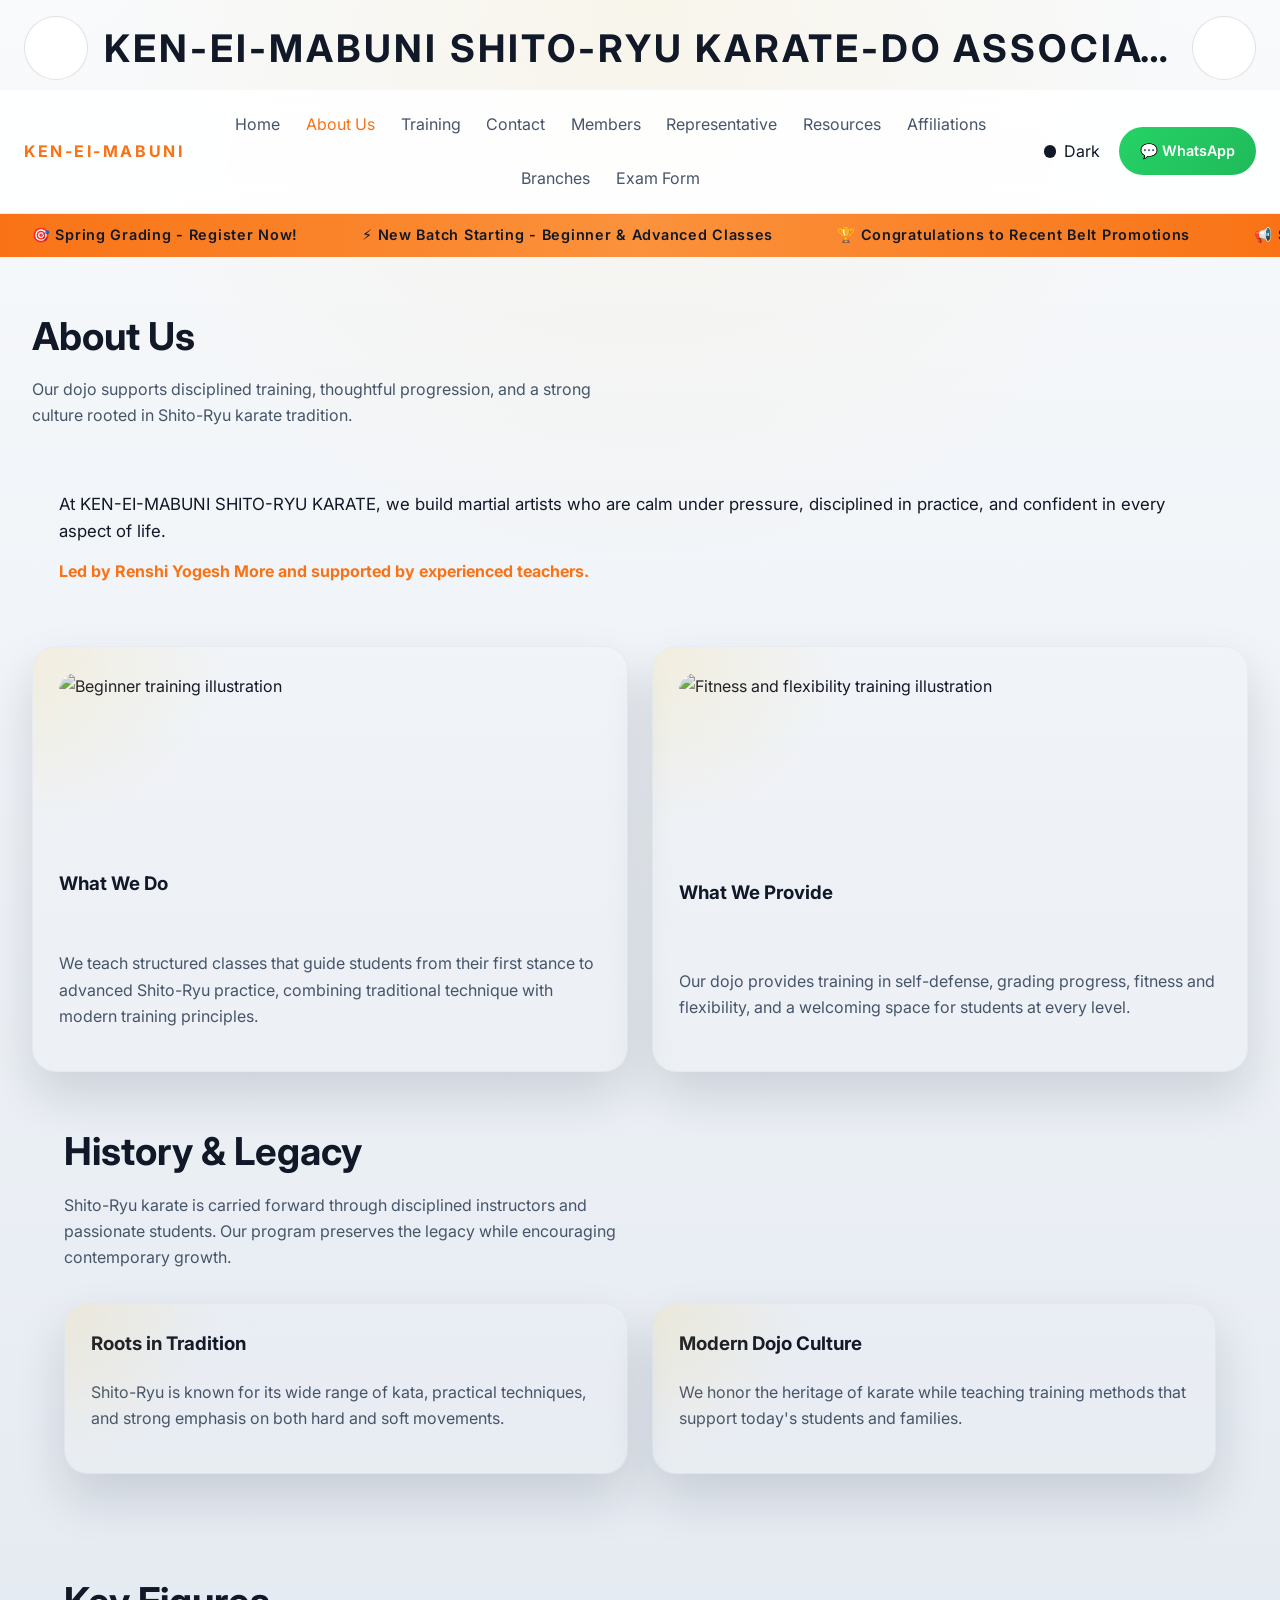
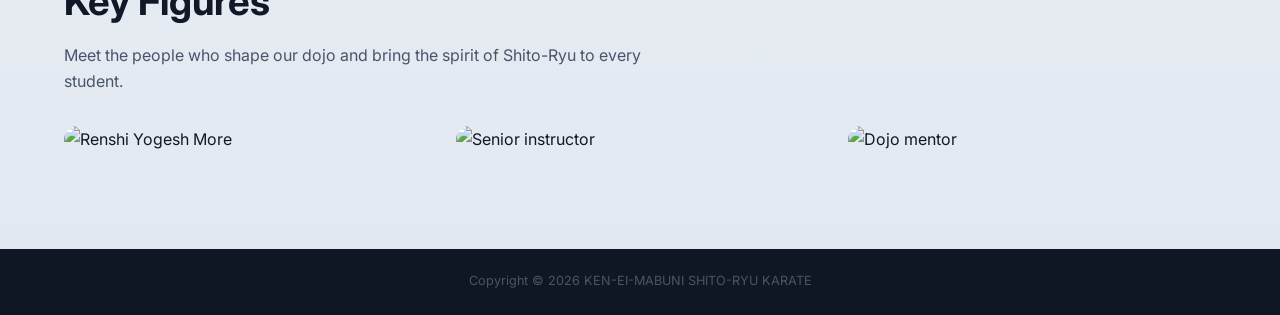
==== about.html @ 8b2d8240 "Add files via upload" ====
<!DOCTYPE html>
<html lang="en">
<head>
  <meta charset="UTF-8">
  <meta name="viewport" content="width=device-width, initial-scale=1.0">
  <title>KEN-EI-MABUNI SHITO-RYU KARATE | About Us</title>
  <link rel="stylesheet" href="styles.css">
  <link rel="preconnect" href="https://fonts.googleapis.com">
  <link rel="preconnect" href="https://fonts.gstatic.com" crossorigin>
  <link href="https://fonts.googleapis.com/css2?family=Inter:wght@400;500;600;700;800&display=swap" rel="stylesheet">
</head>
<body>
  <div class="site-shell">
  

    <header class="site-header">
      <div class="header-top">
        <div class="header-logo">
          <img src="assets/Logo and other images/India Associaion logo right.png" alt="">
        </div>
        <div class="header-brand">
          <div class="brand-title" style="font-size: 38px;">KEN-EI-MABUNI SHITO-RYU KARATE-DO ASSOCIATION</div>
        </div>
        <div class="header-logo">
          <img src="assets/Logo and other images/Maha Associaion logo Left.png" alt="">
        </div>
      </div>
      <nav class="navbar" aria-label="Primary navigation">
        <div class="site-title">KEN-EI-MABUNI</div>
        <div class="nav-links" data-menu>
          <a href="index.html">Home</a>
          <a href="about.html">About Us</a>
          <a href="Training.html">Training</a>
          <a href="contact.html">Contact</a>
          <a href="members.html">Members</a>
          <a href="representative.html">Representative</a>
          <a href="resources.html">Resources</a>
          <a href="affiliations.html">Affiliations</a>
          <a href="branches.html">Branches</a>
          <a href="exam.html">Exam Form</a>
        </div>
        <div class="navbar-right">
          <button class="theme-toggle" type="button" aria-label="Toggle theme"><span></span>Light</button>
          <a href="https://wa.me/919850543090?text=Hello%20I%20am%20interested%20in%20Karate%20classes" target="_blank" class="whatsapp-btn">💬 WhatsApp</a>
          <button class="menu-toggle" aria-expanded="false" aria-label="Open navigation">
            <span></span>
          </button>
        </div>
      </nav>
      <div class="updates-ticker">
        <div class="updates-ticker-content">
          <div class="ticker-item">🎯 Spring Grading - Register Now!</div>
          <div class="ticker-item">⚡ New Batch Starting - Beginner & Advanced Classes</div>
          <div class="ticker-item">🏆 Congratulations to Recent Belt Promotions</div>
          <div class="ticker-item">📢 Special Weekend Workshops - Self-Defense Focus</div>
          <div class="ticker-item">🎯 Spring Grading - Register Now!</div>
        </div>
      </div>
    </header>

    <main>
  
    </section>

    <main>
      <section class="section">
        <div class="section-header">
          <h2>About Us</h2>
          <p>Our dojo supports disciplined training, thoughtful progression, and a strong culture rooted in Shito-Ryu karate tradition.</p>
        </div>
        <div class="section-quote">
          <p>At KEN-EI-MABUNI SHITO-RYU KARATE, we build martial artists who are calm under pressure, disciplined in practice, and confident in every aspect of life.</p>
          <span>Led by Renshi Yogesh More and supported by experienced teachers.</span>
        </div>

        <div class="cards-row">
          <div class="service-card">
            <img src="assets/beginner-training.svg" alt="Beginner training illustration">
            <h3>What We Do</h3>
            <p>We teach structured classes that guide students from their first stance to advanced Shito-Ryu practice, combining traditional technique with modern training principles.</p>
          </div>
          <div class="service-card">
            <img src="assets/fitness-flexibility.svg" alt="Fitness and flexibility training illustration">
            <h3>What We Provide</h3>
            <p>Our dojo provides training in self-defense, grading progress, fitness and flexibility, and a welcoming space for students at every level.</p>
          </div>
        </div>

        <section class="section">
          <div class="section-header">
            <h2>History & Legacy</h2>
            <p>Shito-Ryu karate is carried forward through disciplined instructors and passionate students. Our program preserves the legacy while encouraging contemporary growth.</p>
          </div>
          <div class="feature-grid">
            <div class="feature-card">
              <h3>Roots in Tradition</h3>
              <p>Shito-Ryu is known for its wide range of kata, practical techniques, and strong emphasis on both hard and soft movements.</p>
            </div>
            <div class="feature-card">
              <h3>Modern Dojo Culture</h3>
              <p>We honor the heritage of karate while teaching training methods that support today's students and families.</p>
            </div>
          </div>
        </section>

        <section class="section">
          <div class="section-header">
            <h2>Key Figures</h2>
            <p>Meet the people who shape our dojo and bring the spirit of Shito-Ryu to every student.</p>
          </div>
          <div class="gallery-grid">
            <div class="gallery-card">
              <img src="assets/member-1.svg" alt="Renshi Yogesh More">
              <div class="overlay">
                <h3>Renshi Yogesh More</h3>
                <p>Chief Instructor</p>
              </div>
            </div>
            <div class="gallery-card">
              <img src="assets/member-2.svg" alt="Senior instructor">
              <div class="overlay">
                <h3>Senior Instructor</h3>
                <p>Advanced Techniques</p>
              </div>
            </div>
            <div class="gallery-card">
              <img src="assets/member-3.svg" alt="Dojo mentor">
              <div class="overlay">
                <h3>Dojo Mentor</h3>
                <p>Class Support</p>
              </div>
            </div>
          </div>
        </section>
      </section>
    </main>

    <footer class="footer">
      <small>Copyright © 2026 KEN-EI-MABUNI SHITO-RYU KARATE</small>
    </footer>
  </div>
  <script src="script.js"></script>
</body>
</html>
---- styles.css ----
:root {
  color-scheme: dark;
  --bg-gradient: radial-gradient(circle at top, rgba(251, 191, 36, 0.12), transparent 32%),
    linear-gradient(180deg, #020617 0%, #0b1222 100%);
  --surface: #111827;
  --surface-soft: #1f2937;
  --surface-muted: #334155;
  --text: #e2e8f0;
  --text-muted: #94a3b8;
  --accent: #fbbf24;
  --accent-strong: #f59e0b;
  --border: rgba(148, 163, 184, 0.15);
  --header-bg: rgba(8, 15, 29, 0.82);
  --header-border: rgba(148, 163, 184, 0.08);
  --shadow: 0 30px 60px rgba(15, 23, 42, 0.35);
}

body.theme-light {
  color-scheme: light;
  --bg-gradient: radial-gradient(circle at top, rgba(251, 191, 36, 0.08), transparent 28%),
    linear-gradient(180deg, #f8fafc 0%, #e2e8f0 100%);
  --surface: #ffffff;
  --surface-soft: #f1f5f9;
  --surface-muted: #94a3b8;
  --text: #111827;
  --text-muted: #475569;
  --accent: #f97316;
  --accent-strong: #fb923c;
  --border: rgba(15, 23, 42, 0.12);
  --header-bg: rgba(255, 255, 255, 0.88);
  --header-border: rgba(15, 23, 42, 0.08);
  --shadow: 0 24px 50px rgba(15, 23, 42, 0.14);
}

* {
  box-sizing: border-box;
}

html {
  scroll-behavior: smooth;
}

body {
  margin: 0;
  font-family: Inter, system-ui, -apple-system, BlinkMacSystemFont, 'Segoe UI', sans-serif;
  background: var(--bg-gradient);
  color: var(--text);
  line-height: 1.65;
}

.updates-ticker {
  background: linear-gradient(90deg, var(--accent), var(--accent-strong), var(--accent));
  color: #111827;
  padding: 0.6rem 0;
  overflow: hidden;
  font-weight: 600;
  font-size: 0.9rem;
  letter-spacing: 0.05em;
}

.updates-ticker-content {
  display: flex;
  animation: scroll-left 30s linear infinite;
  white-space: nowrap;
}

.ticker-item {
  padding: 0 2rem;
  min-width: max-content;
}

@keyframes scroll-left {
  0% { transform: translateX(100%); }
  100% { transform: translateX(-100%); }
}

.updates-ticker-content:hover {
  animation-play-state: paused;
}

img {
  max-width: 100%;
  display: block;
}

a {
  color: inherit;
  text-decoration: none;
}

button,
input,
textarea {
  font: inherit;
}

.site-shell {
  position: relative;
  min-height: 100vh;
  display: flex;
  flex-direction: column;
}

.site-header {
  position: static;
  z-index: 100;
  background: transparent;
  width: 100%;
}

.header-top {
  width: 100%;
  max-width: none;
  margin: 0;
  padding: 1rem clamp(1rem, 4vw, 1.5rem) 0.6rem;
  display: flex;
  align-items: center;
  justify-content: space-between;
  gap: 1rem;
  flex-wrap: wrap;
}

.header-logo {
  width: 64px;
  height: 64px;
  border-radius: 50%;
  background: var(--surface);
  border: 1px solid var(--border);
  display: grid;
  place-items: center;
  font-size: 1.5rem;
  font-weight: 700;
  color: var(--accent);
}

.header-brand {
  flex: 1;
  min-width: 0;
  display: flex;
  align-items: center;
  justify-content: center;
}

.brand-title {
  color: var(--text);
  font-size: 1rem;
  font-weight: 700;
  letter-spacing: 0.08em;
  white-space: nowrap;
  overflow: hidden;
  text-overflow: ellipsis;
}

.navbar {
  position: sticky;
  top: 0;
  z-index: 200;
  width: 100%;
  max-width: none;
  margin: 0;
  padding: 1rem clamp(1rem, 4vw, 1.5rem);
  display: grid;
  grid-template-columns: auto 1fr auto;
  align-items: center;
  gap: 1rem;
  backdrop-filter: blur(18px);
  background: var(--header-bg, rgba(8, 15, 29, 0.92));
  border-bottom: 1px solid var(--header-border, rgba(148, 163, 184, 0.12));
}

.site-title {
  justify-self: start;
}

.nav-links {
  justify-self: center;
  display: flex;
  flex-wrap: wrap;
  justify-content: center;
  gap: 1rem;
}

.navbar-right {
  display: flex;
  align-items: center;
  justify-self: end;
  gap: 0.75rem;
}

.whatsapp-btn {
  display: inline-flex;
  align-items: center;
  justify-content: center;
  gap: 0.5rem;
  padding: 0.75rem 1.3rem;
  background: linear-gradient(135deg, #25d366, #20ba5a);
  color: white;
  border: none;
  border-radius: 999px;
  font-size: 0.9rem;
  font-weight: 600;
  cursor: pointer;
  text-decoration: none;
  transition: transform 0.2s ease, box-shadow 0.2s ease;
  white-space: nowrap;
}

.whatsapp-btn:hover {
  transform: translateY(-2px);
  box-shadow: 0 8px 24px rgba(37, 211, 102, 0.35);
}

.page-banner {
  width: 100%;
  margin: 0;
  padding: 1rem 1.5rem;
  display: grid;
  grid-template-columns: 180px 1fr 180px;
  align-items: center;
  gap: 1.5rem;
  background: rgba(255, 255, 255, 0.08);
  border-bottom: 1px solid rgba(255, 255, 255, 0.14);
  backdrop-filter: blur(14px);
}

.page-banner-panel {
  display: flex;
  justify-content: center;
  align-items: center;
  height: 140px;
  overflow: hidden;
}

.page-banner-panel img {
  width: auto;
  max-width: 100%;
  height: 100%;
  object-fit: contain;
}

.page-banner-copy {
  text-align: center;
}

.page-banner-title {
  margin: 0;
  font-size: clamp(2rem, 3vw, 3rem);
  font-weight: 800;
  letter-spacing: 0.12em;
  line-height: 1.05;
  text-transform: uppercase;
}

.page-banner-subtitle {
  margin: 0.75rem auto 0;
  max-width: 54rem;
  color: var(--text-muted);
  font-size: 0.95rem;
  line-height: 1.6;
}

@media (max-width: 900px) {
  .page-banner {
    width: 100%;
    grid-template-columns: 100px 1fr 100px;
    text-align: center;
    padding: 0.8rem 1rem;
  }

  .page-banner-panel {
    height: 100px;
  }

  .page-banner-title {
    font-size: clamp(1.5rem, 4vw, 2.2rem);
  }

  .page-banner-subtitle {
    font-size: 0.8rem;
    max-width: 100%;
  }
}

.site-title {
  font-size: 1rem;
  font-weight: 700;
  letter-spacing: 0.16em;
  text-transform: uppercase;
  color: var(--accent);
}

.nav-links {
  display: flex;
  flex-wrap: wrap;
  gap: 1rem;
  align-items: center;
}

.nav-links a {
  color: var(--text-muted);
  transition: color 0.2s ease;
}

.nav-links a:hover,
.nav-links a.active {
  color: var(--accent);
}

.hero {
  position: relative;
  overflow: hidden;
  padding: 5rem clamp(1rem, 4vw, 2rem) 3rem;
}

.hero::after {
  content: '';
  position: absolute;
  inset: 0;
  background: radial-gradient(circle at top right, rgba(251, 191, 36, 0.18), transparent 24%);
  pointer-events: none;
}

.hero-grid,
.section,
.affiliation-hero-grid,
.cards-row,
.feature-grid,
.contact-grid,
.affiliation-grid,
.exam-form-container {
  max-width: min(1320px, 100%);
  width: 100%;
  margin: 0 auto;
}

.hero-grid {
  display: grid;
  grid-template-columns: 1.1fr 0.9fr;
  gap: 2rem;
  align-items: center;
}

.hero-copy {
  position: relative;
  z-index: 1;
}

.hero-copy h1 {
  margin: 0;
  font-size: clamp(2.8rem, 4vw, 4.5rem);
  line-height: 0.95;
}

.hero-copy p {
  max-width: 42rem;
  color: var(--text-muted);
  margin: 1.5rem 0 2rem;
  font-size: 1.05rem;
}

.hero-copy .hero-actions {
  display: flex;
  flex-wrap: wrap;
  gap: 1rem;
}

.btn-primary,
.btn-secondary {
  display: inline-flex;
  align-items: center;
  justify-content: center;
  border: none;
  border-radius: 999px;
  padding: 0.95rem 1.7rem;
  cursor: pointer;
  transition: transform 0.2s ease, background-color 0.2s ease;
}

.btn-primary {
  background: linear-gradient(135deg, var(--accent), var(--accent-strong));
  color: #111827;
}

.btn-secondary {
  background: rgba(255,255,255,0.08);
  color: var(--text);
  border: 1px solid rgba(255,255,255,0.08);
}

.btn-primary:hover,
.btn-secondary:hover {
  transform: translateY(-1px);
}

.hero-image {
  position: relative;
  min-height: 420px;
  border-radius: 32px;
  overflow: hidden;
  background: linear-gradient(180deg, rgba(15, 23, 42, 0.8), rgba(15, 23, 42, 0.2)),
    url('assets/hero-karate.svg') center/cover no-repeat;
}

.section {
  max-width: min(1320px, 100%);
  width: 100%;
  margin: 0 auto;
  padding: 3rem clamp(1rem, 4vw, 2rem);
}

.section-header {
  display: flex;
  flex-direction: column;
  gap: 0.5rem;
  margin-bottom: 2rem;
}

.section-header h2 {
  margin: 0;
  font-size: clamp(2rem, 3vw, 2.8rem);
}

.section-header p {
  margin: 0;
  color: var(--text-muted);
  max-width: 60ch;
}

.affiliation-hero {
  background: linear-gradient(180deg, rgba(15, 23, 42, 0.95), rgba(15, 23, 42, 0.16));
}

.affiliation-hero .section-header {
  align-items: center;
}

.affiliation-hero-banner {
  position: relative;
  width: 100%;
  max-width: 1200px;
  overflow: hidden;
  border-radius: 28px;
}

.affiliation-hero-banner img {
  width: 100%;
  display: block;
}

.affiliation-hero-btn {
  position: absolute;
  right: 28rem;
  bottom: 3rem;
  left: auto;
  transform: none;
  z-index: 2;
  box-shadow: 0 18px 35px rgba(0, 0, 0, 0.3);
  padding: 1rem 2.2rem;
  font-size: 1rem;
  white-space: nowrap;
}

@media (max-width: 900px) {
  .affiliation-hero-btn {
    right: 1.5rem;
    bottom: 1.5rem;
    padding: 0.9rem 1.6rem;
    font-size: 0.95rem;
  }
}


.affiliation-hero-grid {
  display: grid;
  grid-template-columns: 1.1fr 0.9fr;
  gap: 2rem;
  align-items: center;
}

.eyebrow {
  margin: 0 0 0.6rem;
  color: var(--accent);
  font-weight: 700;
  text-transform: uppercase;
  letter-spacing: 0.2em;
  font-size: 0.8rem;
}

.hero-visual {
  position: relative;
  min-height: 320px;
  background: linear-gradient(180deg, rgba(255, 255, 255, 0.1), rgba(255,255,255,0.03));
  border-radius: 28px;
  display: grid;
  place-items: center;
  padding: 2rem;
}

.hero-visual-card {
  background: rgba(255,255,255,0.06);
  border: 1px solid rgba(255,255,255,0.12);
  border-radius: 28px;
  padding: 2rem;
  max-width: 100%;
}

.hero-visual-label {
  text-transform: uppercase;
  color: var(--accent);
  font-weight: 700;
  letter-spacing: 0.16em;
  margin-bottom: 0.75rem;
}

.affiliation-grid {
  display: grid;
  grid-template-columns: repeat(auto-fit, minmax(260px, 1fr));
  gap: 1.5rem;
}

.affiliation-card {
  background: var(--surface);
  border: 1px solid var(--border);
  border-radius: 28px;
  padding: 1.8rem;
  box-shadow: var(--shadow);
  display: grid;
  gap: 1rem;
}

.affiliation-logo {
  width: 74px;
  height: 74px;
  display: inline-grid;
  place-items: center;
  border-radius: 20px;
  background: var(--surface-soft);
  color: var(--accent);
  font-weight: 700;
  font-size: 1.1rem;
}

.affiliation-card h3 {
  margin: 0;
  font-size: 1.15rem;
}

.affiliation-card p {
  margin: 0;
  color: var(--text-muted);
}

.affiliation-commitment {
  padding-top: 0;
}

.affiliation-panel {
  display: flex;
  align-items: center;
  gap: 1.25rem;
  padding: 1.8rem;
  border-radius: 28px;
  background: rgba(255, 255, 255, 0.04);
  border: 1px solid rgba(255, 255, 255, 0.08);
  box-shadow: var(--shadow);
}

.affiliation-panel h3 {
  margin: 0 0 0.5rem;
}

.panel-icon {
  width: 64px;
  height: 64px;
  display: grid;
  place-items: center;
  border-radius: 18px;
  background: rgba(251, 191, 36, 0.16);
  color: var(--accent);
  font-size: 1.7rem;
}

.feature-grid,
.services-grid,
.gallery-grid,
.resources-list,
.branches-grid {
  display: grid;
  gap: 1.5rem;
}

.feature-grid {
  grid-template-columns: repeat(auto-fit, minmax(220px, 1fr));
}

.feature-card,
.service-card,
.resource-card,
.branch-card,
.profile-card {
  background: linear-gradient(180deg, rgba(255, 255, 255, 0.03), rgba(255,255,255,0.06));
  border: 1px solid rgba(148, 163, 184, 0.1);
  border-radius: 24px;
  padding: 1.6rem;
  position: relative;
  overflow: hidden;
  box-shadow: var(--shadow);
}

.feature-card h3,
.service-card h3,
.resource-card h3,
.branch-card h3,
.profile-card h3 {
  margin-top: 0;
}

.feature-card p,
.service-card p,
.resource-card p,
.branch-card p,
.profile-card p {
  color: var(--text-muted);
}

.feature-card::before,
.service-card::before,
.resource-card::before,
.branch-card::before,
.profile-card::before {
  content: '';
  position: absolute;
  inset: 0;
  pointer-events: none;
  background: radial-gradient(circle at top left, rgba(251, 191, 36, 0.12), transparent 26%);
}

.service-card {
  display: grid;
  grid-template-columns: 1fr;
  gap: 1rem;
}

.service-card img {
  border-radius: 18px;
  min-height: 180px;
  object-fit: cover;
}

.cards-row {
  display: grid;
  grid-template-columns: repeat(auto-fit, minmax(240px, 1fr));
  gap: 1.5rem;
}

.list-card {
  display: flex;
  gap: 1rem;
  align-items: flex-start;
}

.list-card-icon {
  width: 2.5rem;
  height: 2.5rem;
  border-radius: 14px;
  background: rgba(251, 191, 36, 0.18);
  display: grid;
  place-items: center;
  color: var(--accent);
  font-weight: 700;
}

.list-card-content h3 {
  margin: 0 0 0.5rem;
}

.list-card-content p {
  margin: 0;
}

.text-grid {
  display: grid;
  gap: 1rem;
}

.section-quote {
  margin: 2rem 0;
  padding: 1.8rem 1.6rem;
  border-radius: 24px;
  background: rgba(255,255,255,0.04);
  border: 1px solid rgba(255,255,255,0.08);
}

.section-quote p {
  margin: 0;
  color: var(--text);
  font-size: 1.05rem;
}

.section-quote span {
  display: block;
  margin-top: 0.75rem;
  color: var(--accent);
  font-weight: 700;
}

.gallery-grid {
  grid-template-columns: repeat(auto-fit, minmax(220px, 1fr));
}

.gallery-grid.representative-grid {
  grid-template-columns: repeat(3, 1fr);
}

.gallery-grid.members-grid {
  grid-template-columns: repeat(5, 1fr);
}

.gallery-card {
  position: relative;
  overflow: hidden;
  border-radius: 24px;
}

.gallery-card img {
  width: 100%;
  height: 100%;
  display: block;
  object-fit: cover;
  transition: transform 0.4s ease;
}

.gallery-card:hover img {
  transform: scale(1.05);
}

.overlay {
  position: absolute;
  inset: 0;
  background: linear-gradient(180deg, transparent 45%, rgba(15, 23, 42, 0.9));
  display: flex;
  align-items: flex-end;
  justify-content: center;
  padding: 1.4rem;
  color: white;
  opacity: 0;
  transform: translateY(8px);
  transition: opacity 0.25s ease, transform 0.25s ease;
}

.gallery-card:hover .overlay {
  opacity: 1;
  transform: translateY(0);
}

.overlay h3,
.overlay p {
  margin: 0;
}

.footer {
  margin-top: auto;
  padding: 1.4rem clamp(1rem, 4vw, 1.5rem);
  background: rgba(8, 15, 29, 0.96);
  text-align: center;
  color: var(--text-muted);
  font-size: 0.95rem;
}

.section iframe,
.branch-map {
  width: 100%;
  border: 0;
  min-height: 300px;
  border-radius: 24px;
}

.contact-grid {
  display: grid;
  grid-template-columns: 1.2fr 0.9fr;
  gap: 1.5rem;
}

.contact-card,
.map-card {
  background: var(--surface);
  border-radius: 28px;
  border: 1px solid rgba(148, 163, 184, 0.1);
  padding: 1.8rem;
}

.contact-card h3,
.map-card h3 {
  margin-top: 0;
}

.contact-list {
  list-style: none;
  padding: 0;
  margin: 1rem 0 0;
  display: grid;
  gap: 0.9rem;
}

.contact-list li {
  display: flex;
  gap: 0.85rem;
  align-items: flex-start;
  color: var(--text-muted);
}

.contact-list li strong {
  color: var(--text);
  min-width: 120px;
  display: inline-block;
}

.form-field {
  display: grid;
  gap: 0.6rem;
  margin-bottom: 1rem;
}

.form-field label {
  font-size: 0.95rem;
  color: var(--text-muted);
}

.form-field input,
.form-field textarea {
  width: 100%;
  border: 1px solid rgba(148, 163, 184, 0.12);
  border-radius: 16px;
  padding: 0.95rem 1rem;
  background: rgba(255,255,255,0.04);
  color: var(--text);
}

.form-field textarea {
  min-height: 150px;
  resize: vertical;
}

.submit-btn {
  margin-top: 0.5rem;
}

.submit-btn button {
  width: 100%;
  background: linear-gradient(135deg, var(--accent), var(--accent-strong));
  border: none;
  border-radius: 999px;
  padding: 0.95rem 1.2rem;
  color: #111827;
  cursor: pointer;
}

footer small {
  display: block;
}

.exam-form-container {
  max-width: 700px;
  margin: 2rem auto;
  background: var(--surface);
  border-radius: 28px;
  border: 1px solid var(--border);
  padding: 2rem;
  box-shadow: var(--shadow);
}

.form-section {
  margin-bottom: 2rem;
}

.form-section h3 {
  margin-top: 0;
  color: var(--accent);
  font-size: 1.25rem;
}

.form-grid {
  display: grid;
  grid-template-columns: 1fr 1fr;
  gap: 1.2rem;
}

.form-full {
  grid-column: 1 / -1;
}

.form-field select {
  width: 100%;
  border: 1px solid rgba(148, 163, 184, 0.12);
  border-radius: 16px;
  padding: 0.95rem 1rem;
  background: rgba(255,255,255,0.04);
  color: var(--text);
  font-size: 0.95rem;
}

.form-field select option {
  background: var(--surface);
  color: var(--text);
}

.fee-summary {
  background: rgba(251, 191, 36, 0.1);
  border: 1px solid rgba(251, 191, 36, 0.2);
  border-radius: 16px;
  padding: 1.4rem;
  margin: 1.5rem 0;
  grid-column: 1 / -1;
}

.fee-summary h4 {
  margin: 0 0 0.8rem;
  color: var(--accent);
}

.fee-item {
  display: flex;
  justify-content: space-between;
  margin-bottom: 0.6rem;
  font-size: 0.95rem;
}

.fee-total {
  display: flex;
  justify-content: space-between;
  font-weight: 700;
  font-size: 1.1rem;
  border-top: 1px solid rgba(251, 191, 36, 0.3);
  padding-top: 0.8rem;
  margin-top: 0.8rem;
}

.payment-section {
  grid-column: 1 / -1;
  background: rgba(255,255,255,0.04);
  border-radius: 16px;
  padding: 1.2rem;
  margin-top: 1rem;
}

.payment-status {
  display: flex;
  align-items: center;
  gap: 0.7rem;
  margin-bottom: 1rem;
  padding: 0.9rem;
  background: rgba(15, 23, 42, 0.4);
  border-radius: 12px;
  font-size: 0.95rem;
}

.payment-status.pending {
  color: #fbbf24;
}

.payment-status.completed {
  color: #10b981;
}

.payment-icon {
  font-size: 1.2rem;
}

.payment-methods {
  display: grid;
  grid-template-columns: 1fr 1fr;
  gap: 0.8rem;
  margin-bottom: 1rem;
}

.payment-btn {
  padding: 0.8rem;
  border: 1px solid var(--border);
  background: rgba(255,255,255,0.05);
  border-radius: 12px;
  color: var(--text);
  cursor: pointer;
  transition: all 0.2s ease;
  font-weight: 600;
}

.payment-btn:hover,
.payment-btn.active {
  background: var(--accent);
  color: #111827;
  border-color: var(--accent);
}

.submit-disabled {
  opacity: 0.5;
  cursor: not-allowed;
}

.submit-disabled:hover {
  transform: none !important;
}

.hero-badges,
.stats-grid {
  display: grid;
  grid-template-columns: repeat(auto-fit, minmax(180px, 1fr));
  gap: 1rem;
  margin-top: 2rem;
}

.badge-card,
.testimonial-card,
.cta-card {
  background: linear-gradient(180deg, rgba(255, 255, 255, 0.06), rgba(255, 255, 255, 0.03));
  border: 1px solid rgba(148, 163, 184, 0.13);
  border-radius: 28px;
  padding: 1.6rem;
  box-shadow: 0 20px 45px rgba(15, 23, 42, 0.22);
  transition: transform 0.25s ease, border-color 0.25s ease, box-shadow 0.25s ease;
}

.badge-card:hover,
.feature-card:hover,
.service-card:hover,
.branch-card:hover,
.profile-card:hover,
.resource-card:hover,
.testimonial-card:hover,
.cta-card:hover {
  transform: translateY(-4px);
  border-color: rgba(251, 191, 36, 0.32);
}

.badge-card {
  display: grid;
  gap: 0.6rem;
}

.badge-card strong {
  color: var(--accent);
  font-size: 1.65rem;
  display: block;
}

.badge-card span {
  color: var(--text-muted);
}

.testimonial-card {
  display: grid;
  gap: 1rem;
}

.testimonial-card p {
  margin: 0;
  color: var(--text);
}

.testimonial-card small {
  color: var(--text-muted);
}

.cta-banner {
  padding: 0 1.5rem 3rem;
}

.cta-card {
  display: flex;
  align-items: center;
  justify-content: space-between;
  gap: 1.5rem;
  background: linear-gradient(135deg, rgba(251, 191, 36, 0.15), rgba(255,255,255,0.04));
}

.cta-card h2 {
  margin: 0;
  font-size: clamp(1.8rem, 2.4vw, 2.4rem);
}

.cta-card p {
  margin: 0.6rem 0 0;
  color: var(--text-muted);
}

.menu-toggle {
  display: none;
  width: 2.6rem;
  height: 2.6rem;
  border: 1px solid rgba(255,255,255,0.14);
  border-radius: 16px;
  background: rgba(255,255,255,0.04);
  color: var(--text);
  align-items: center;
  justify-content: center;
  cursor: pointer;
  transition: transform 0.2s ease, background-color 0.2s ease;
}

.menu-toggle:hover {
  transform: scale(1.02);
  background: rgba(255,255,255,0.08);
}

.menu-toggle span {
  display: block;
  width: 1.25rem;
  height: 0.14rem;
  background: currentColor;
  border-radius: 999px;
  position: relative;
}

.menu-toggle span::before,
.menu-toggle span::after {
  content: '';
  position: absolute;
  left: 0;
  width: 100%;
  height: 100%;
  background: currentColor;
  border-radius: 999px;
}

.menu-toggle span::before {
  top: -0.35rem;
}

.menu-toggle span::after {
  top: 0.35rem;
}

.theme-toggle {
  display: inline-flex;
  align-items: center;
  justify-content: center;
  gap: 0.5rem;
  min-width: 2.8rem;
  height: 2.8rem;
  border: 1px solid rgba(255, 255, 255, 0.12);
  border-radius: 18px;
  background: rgba(255, 255, 255, 0.06);
  color: var(--text);
  cursor: pointer;
  transition: transform 0.2s ease, background-color 0.2s ease, border-color 0.2s ease;
}

.theme-toggle:hover {
  transform: translateY(-1px);
  background: rgba(255, 255, 255, 0.12);
}

.theme-toggle span {
  width: 0.8rem;
  height: 0.8rem;
  border-radius: 50%;
  display: inline-block;
  background: currentColor;
}

.nav-links {
  transition: max-height 0.3s ease, opacity 0.3s ease;
}

.nav-links[data-menu] {
  overflow: visible;
  max-height: none;
  opacity: 1;
}

.nav-links a {
  padding: 0.35rem 0.3rem;
}

@media (max-width: 900px) {
  .hero-grid,
  .contact-grid {
    grid-template-columns: 1fr;
  }

  .navbar {
    flex-wrap: wrap;
    justify-content: space-between;
    padding-bottom: 0;
  }

  .navbar-right {
    order: 3;
    width: 100%;
    display: flex;
    gap: 0.5rem;
    margin-top: 0.75rem;
  }

  .menu-toggle {
    display: inline-flex;
  }

  .whatsapp-btn {
    flex: 1;
    min-width: 120px;
    padding: 0.6rem 1rem;
    font-size: 0.85rem;
  }

  .nav-links {
    width: 100%;
    display: flex;
    flex-direction: column;
    gap: 1rem;
    padding: 0.75rem 1rem 1rem;
    background: rgba(8, 15, 29, 0.96);
    border-radius: 20px;
    margin-top: 0.75rem;
  }

  .nav-links[data-menu] {
    overflow: hidden;
    max-height: 0;
    opacity: 0;
  }

  .nav-links[data-menu].open {
    max-height: 600px;
    opacity: 1;
  }

  .nav-links a {
    color: var(--text);
    border-bottom: 1px solid rgba(255,255,255,0.06);
  }

  .nav-links a:last-child {
    border-bottom: none;
  }
}

@media (max-width: 640px) {
  .hero {
    padding-top: 3rem;
  }

  .hero-copy h1 {
    font-size: 2.4rem;
  }

  .section {
    padding: 2rem 1rem;
  }

  .btn-primary,
  .btn-secondary {
    width: 100%;
  }

  .cta-card {
    flex-direction: column;
    align-items: flex-start;
  }

  .exam-form-container {
    padding: 1.5rem;
    margin: 1rem 0;
  }

  .form-grid {
    grid-template-columns: 1fr;
  }

  .payment-methods {
    grid-template-columns: 1fr;
  }

  .whatsapp-btn {
    min-width: 100px;
    font-size: 0.8rem;
    padding: 0.6rem 0.8rem;
  }

  .updates-ticker-content {
    animation: scroll-left 40s linear infinite;
  }

  .ticker-item {
    padding: 0 1.5rem;
    font-size: 0.85rem;
  }
}

@media (max-width: 640px) {
  .hero {
    padding-top: 3rem;
  }

  .hero-copy h1 {
    font-size: 2.4rem;
  }

  .section {
    padding: 2rem 1rem;
  }

  .btn-primary,
  .btn-secondary {
    width: 100%;
  }
}
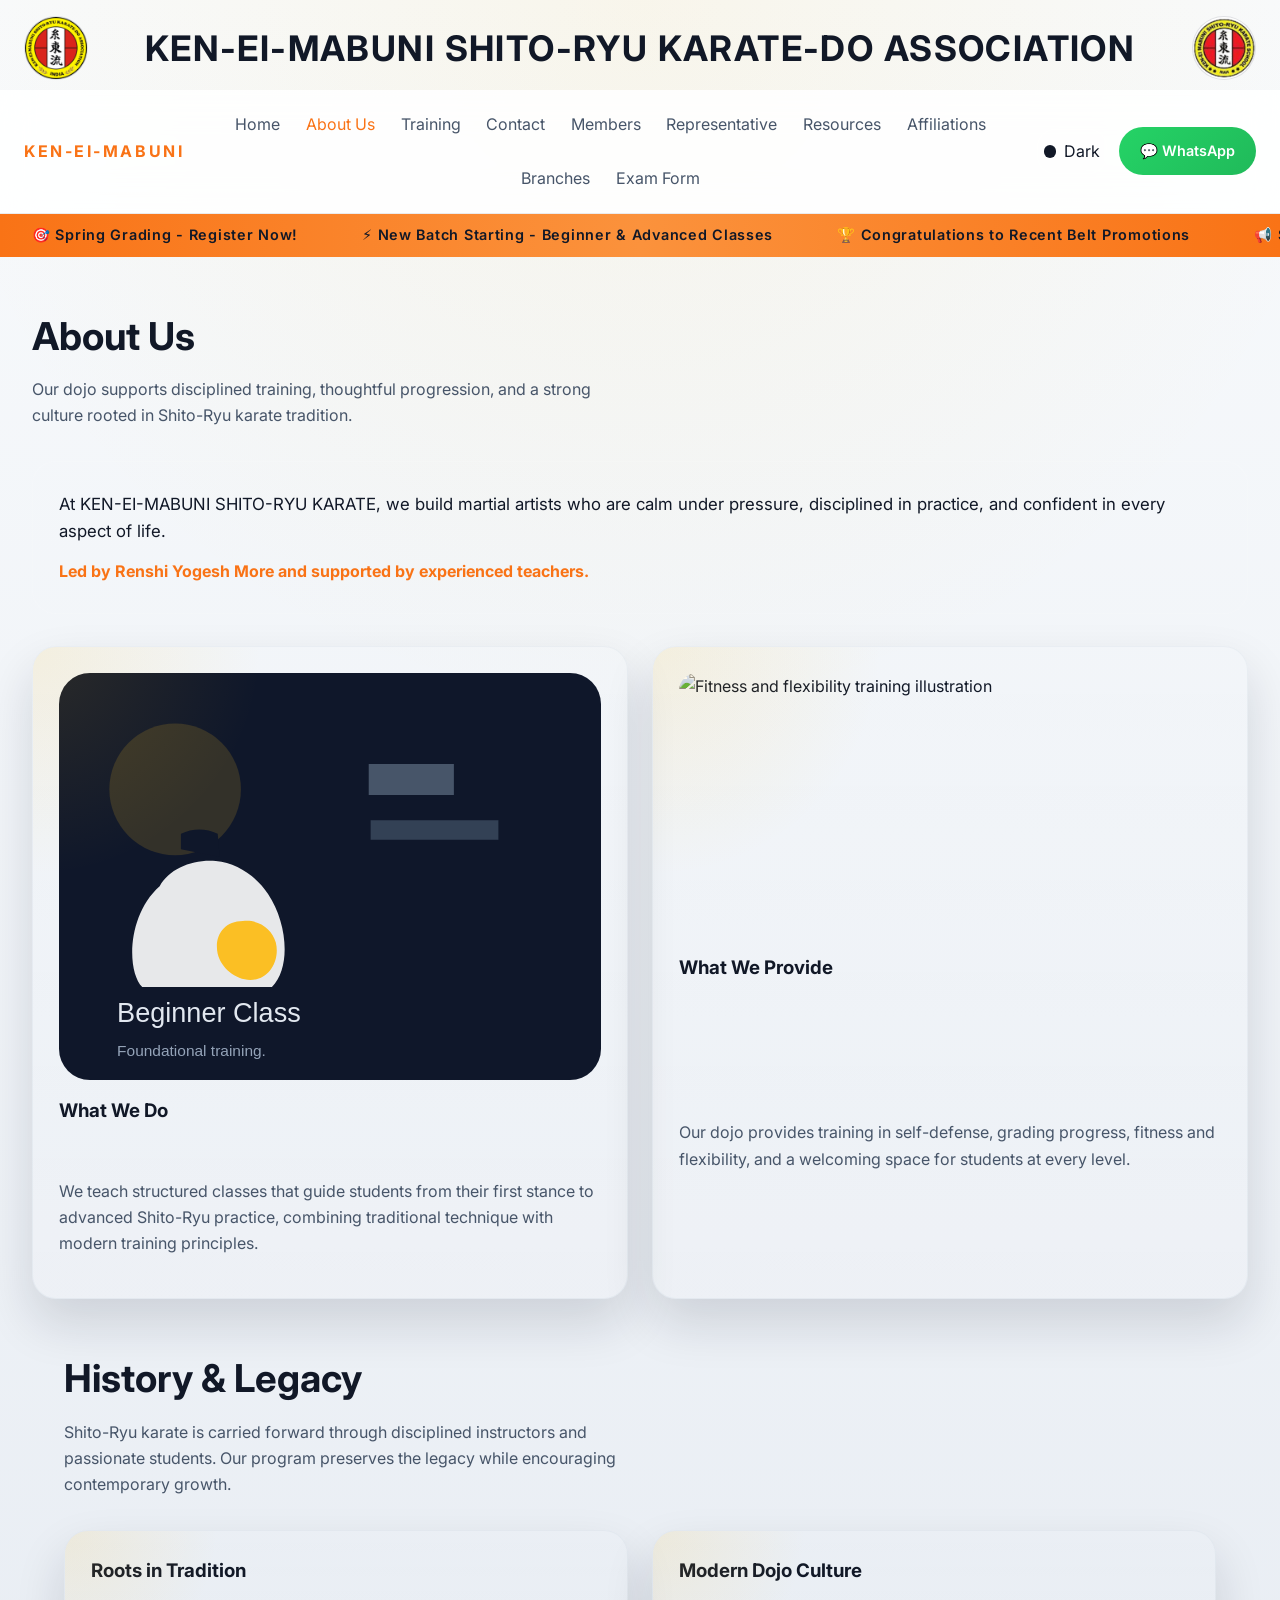
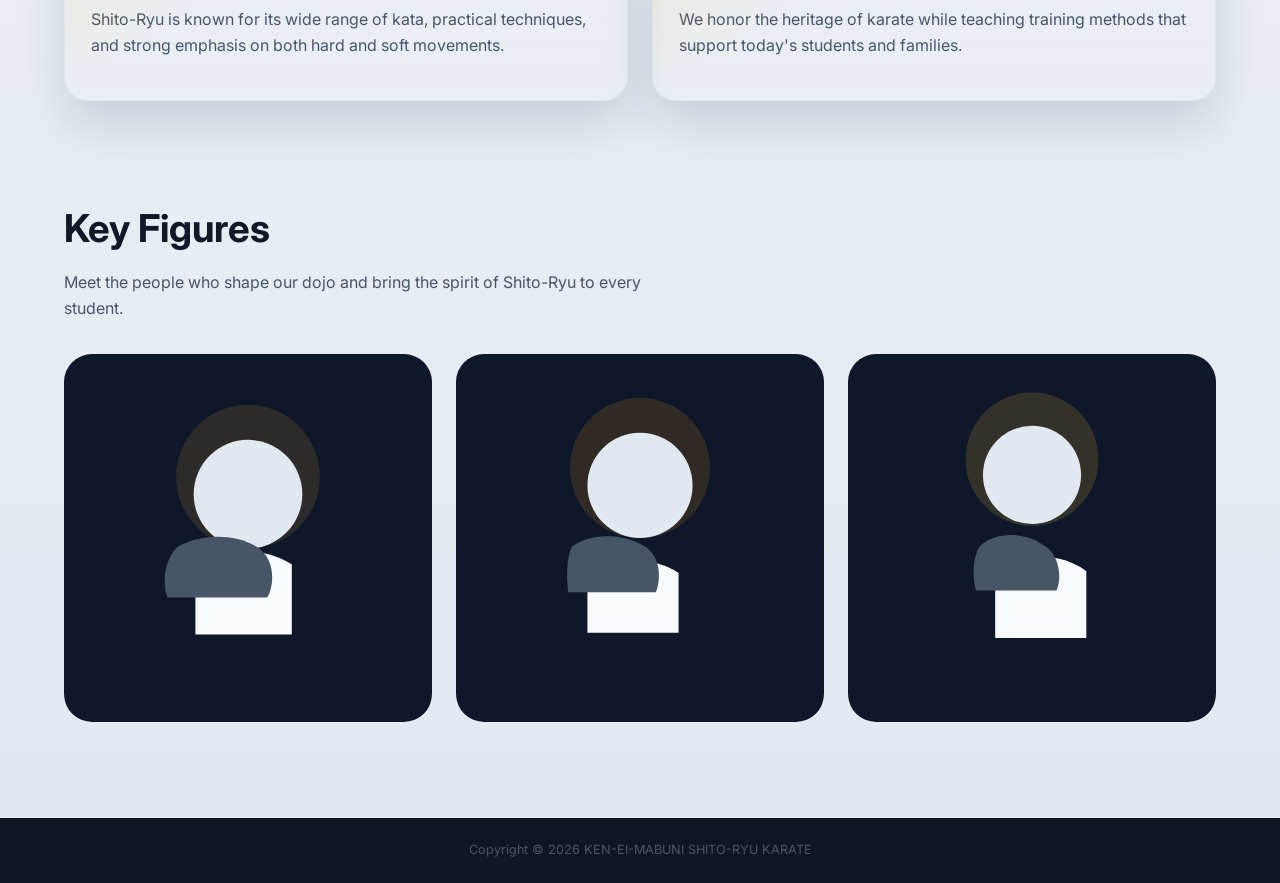
==== commit 83da3065: "Add files via upload" ====
--- a/about.html
+++ b/about.html
@@ -19,7 +19,7 @@
           <img src="assets/Logo and other images/India Associaion logo right.png" alt="">
         </div>
         <div class="header-brand">
-          <div class="brand-title" style="font-size: 38px;">KEN-EI-MABUNI SHITO-RYU KARATE-DO ASSOCIATION</div>
+          <div class="brand-title">KEN-EI-MABUNI SHITO-RYU KARATE-DO ASSOCIATION</div>
         </div>
         <div class="header-logo">
           <img src="assets/Logo and other images/Maha Associaion logo Left.png" alt="">
--- a/styles.css
+++ b/styles.css
@@ -143,12 +143,15 @@
 
 .brand-title {
   color: var(--text);
-  font-size: 1rem;
+  display: block;
+  width: 100%;
+  font-size: clamp(1rem, 3vw, 2.2rem);
   font-weight: 700;
-  letter-spacing: 0.08em;
-  white-space: nowrap;
-  overflow: hidden;
-  text-overflow: ellipsis;
+  letter-spacing: 0.04em;
+  white-space: normal;
+  overflow-wrap: anywhere;
+  word-break: break-word;
+  text-align: center;
 }
 
 .navbar {
@@ -347,8 +350,17 @@
 
 .hero-copy h1 {
   margin: 0;
-  font-size: clamp(2.8rem, 4vw, 4.5rem);
-  line-height: 0.95;
+  font-size: clamp(2.4rem, 5vw, 4.5rem);
+  line-height: 1.05;
+  overflow-wrap: anywhere;
+  word-break: break-word;
+}
+
+.section-header h2 {
+  margin: 0;
+  font-size: clamp(1.9rem, 4vw, 2.8rem);
+  overflow-wrap: anywhere;
+  word-break: break-word;
 }
 
 .hero-copy p {
@@ -1182,6 +1194,11 @@
     justify-content: space-between;
     padding-bottom: 0;
   }
+  .brand-title {
+    font-size: clamp(1rem, 4vw, 1.7rem);
+    font-weight: 600;
+    text-align: center;
+  }
 
   .navbar-right {
     order: 3;
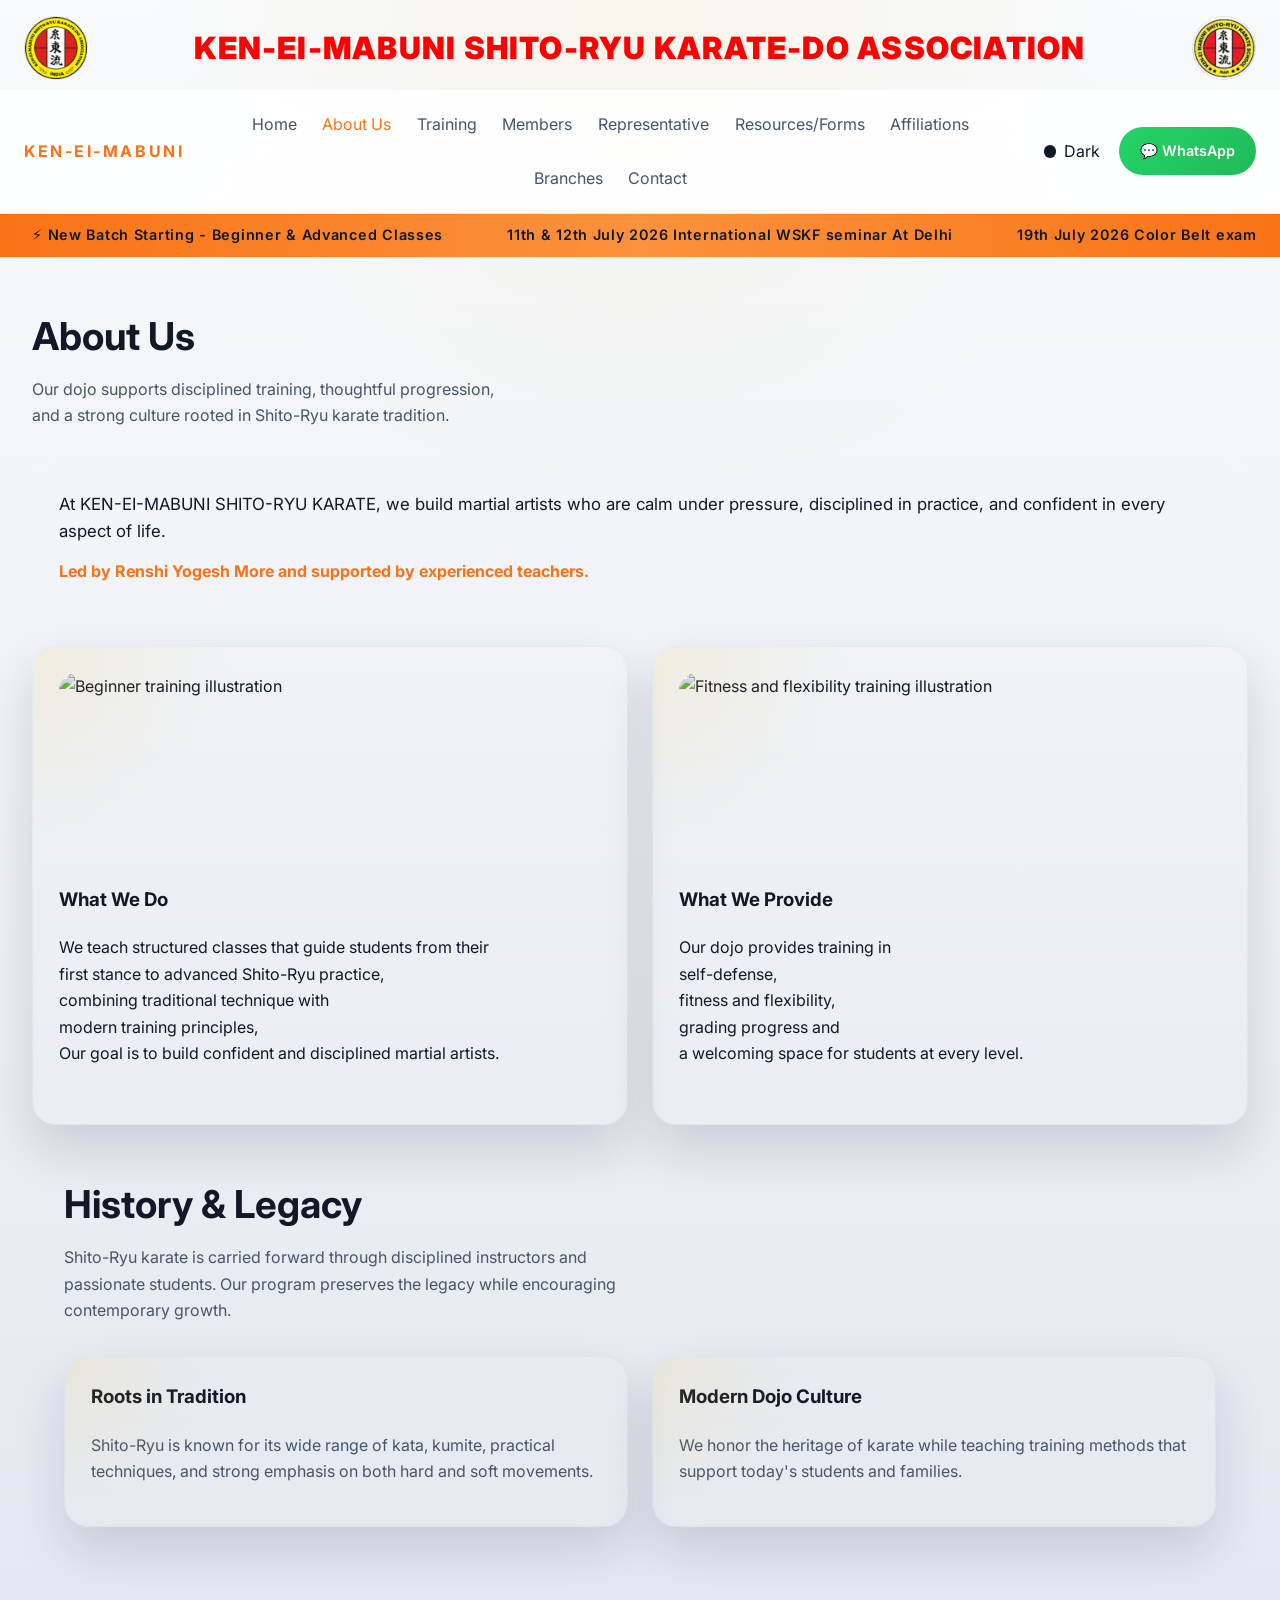
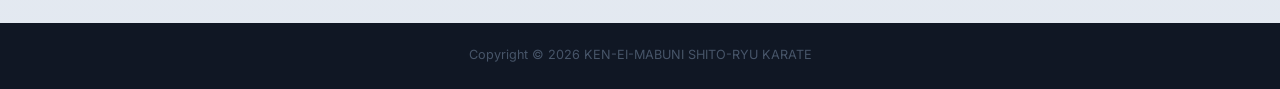
==== commit 047f23d5: "Add files via upload" ====
--- a/about.html
+++ b/about.html
@@ -19,7 +19,7 @@
           <img src="assets/Logo and other images/India Associaion logo right.png" alt="">
         </div>
         <div class="header-brand">
-          <div class="brand-title">KEN-EI-MABUNI SHITO-RYU KARATE-DO ASSOCIATION</div>
+          <div class="brand-title" style="font-size: 38px; font-weight: 900; color: red;">KEN-EI-MABUNI SHITO-RYU KARATE-DO ASSOCIATION</div>
         </div>
         <div class="header-logo">
           <img src="assets/Logo and other images/Maha Associaion logo Left.png" alt="">
@@ -31,13 +31,13 @@
           <a href="index.html">Home</a>
           <a href="about.html">About Us</a>
           <a href="Training.html">Training</a>
-          <a href="contact.html">Contact</a>
           <a href="members.html">Members</a>
           <a href="representative.html">Representative</a>
-          <a href="resources.html">Resources</a>
+          <a href="resources.html">Resources/Forms</a>
           <a href="affiliations.html">Affiliations</a>
           <a href="branches.html">Branches</a>
-          <a href="exam.html">Exam Form</a>
+          <!--<a href="exam.html">Exam Form</a>-->
+          <a href="contact.html">Contact</a>
         </div>
         <div class="navbar-right">
           <button class="theme-toggle" type="button" aria-label="Toggle theme"><span></span>Light</button>
@@ -49,12 +49,16 @@
       </nav>
       <div class="updates-ticker">
         <div class="updates-ticker-content">
-          <div class="ticker-item">🎯 Spring Grading - Register Now!</div>
           <div class="ticker-item">⚡ New Batch Starting - Beginner & Advanced Classes</div>
-          <div class="ticker-item">🏆 Congratulations to Recent Belt Promotions</div>
+          <div class="ticker-item">11th & 12th July 2026 International WSKF seminar At Delhi </div>
+          <div class="ticker-item">19th July 2026 Color Belt exam</div>
           <div class="ticker-item">📢 Special Weekend Workshops - Self-Defense Focus</div>
-          <div class="ticker-item">🎯 Spring Grading - Register Now!</div>
-        </div>
+          <div class="ticker-item">🎯 25th & 26th July 2026 Shito-Ryu National Championship at Mysore selection for WSKF championship Japan </div>
+          <div class="ticker-item">25th to 27th September 2026 WSKF- World Shito-Ryu Karate championships at Japan</div>
+          <div class="ticker-item">23rd to 25th October 2026 Black Belt Exam </div>
+          <div class="ticker-item">25th October Color Belt Exam </div>
+          <div class="ticker-item">22nd November 2026 Shito-Ryu Karate championships at Pune</div>
+          </div>
       </div>
     </header>
 
@@ -66,7 +70,7 @@
       <section class="section">
         <div class="section-header">
           <h2>About Us</h2>
-          <p>Our dojo supports disciplined training, thoughtful progression, and a strong culture rooted in Shito-Ryu karate tradition.</p>
+          <p>Our dojo supports disciplined training, thoughtful progression, <br>and a strong culture rooted in Shito-Ryu karate tradition.</p>
         </div>
         <div class="section-quote">
           <p>At KEN-EI-MABUNI SHITO-RYU KARATE, we build martial artists who are calm under pressure, disciplined in practice, and confident in every aspect of life.</p>
@@ -75,14 +79,15 @@
 
         <div class="cards-row">
           <div class="service-card">
-            <img src="assets/beginner-training.svg" alt="Beginner training illustration">
-            <h3>What We Do</h3>
-            <p>We teach structured classes that guide students from their first stance to advanced Shito-Ryu practice, combining traditional technique with modern training principles.</p>
+            <img src="assets\Logo and other images\Beginner Classes.png" alt="Beginner training illustration">
+           <p><h3>What We Do</h3>
+            We teach structured classes that guide students from their <br>first stance to advanced Shito-Ryu practice, <br>combining traditional technique with 
+            <br>modern training principles, <br>Our goal is to build confident and disciplined martial artists.</p>
           </div>
           <div class="service-card">
-            <img src="assets/fitness-flexibility.svg" alt="Fitness and flexibility training illustration">
-            <h3>What We Provide</h3>
-            <p>Our dojo provides training in self-defense, grading progress, fitness and flexibility, and a welcoming space for students at every level.</p>
+            <img src="assets\Logo and other images\what we provide.png" alt="Fitness and flexibility training illustration">
+           <p><h3>What We Provide</h3>
+            Our dojo provides training in <br>self-defense,<br> fitness and flexibility, <br>grading progress and <br>a welcoming space for students at every level.</p>
           </div>
         </div>
 
@@ -94,7 +99,7 @@
           <div class="feature-grid">
             <div class="feature-card">
               <h3>Roots in Tradition</h3>
-              <p>Shito-Ryu is known for its wide range of kata, practical techniques, and strong emphasis on both hard and soft movements.</p>
+              <p>Shito-Ryu is known for its wide range of kata, kumite, practical techniques, and strong emphasis on both hard and soft movements.</p>
             </div>
             <div class="feature-card">
               <h3>Modern Dojo Culture</h3>
@@ -103,35 +108,7 @@
           </div>
         </section>
 
-        <section class="section">
-          <div class="section-header">
-            <h2>Key Figures</h2>
-            <p>Meet the people who shape our dojo and bring the spirit of Shito-Ryu to every student.</p>
-          </div>
-          <div class="gallery-grid">
-            <div class="gallery-card">
-              <img src="assets/member-1.svg" alt="Renshi Yogesh More">
-              <div class="overlay">
-                <h3>Renshi Yogesh More</h3>
-                <p>Chief Instructor</p>
-              </div>
-            </div>
-            <div class="gallery-card">
-              <img src="assets/member-2.svg" alt="Senior instructor">
-              <div class="overlay">
-                <h3>Senior Instructor</h3>
-                <p>Advanced Techniques</p>
-              </div>
-            </div>
-            <div class="gallery-card">
-              <img src="assets/member-3.svg" alt="Dojo mentor">
-              <div class="overlay">
-                <h3>Dojo Mentor</h3>
-                <p>Class Support</p>
-              </div>
-            </div>
-          </div>
-        </section>
+      
       </section>
     </main>
 
--- a/styles.css
+++ b/styles.css
@@ -131,27 +131,55 @@
   font-size: 1.5rem;
   font-weight: 700;
   color: var(--accent);
+  flex-shrink: 0;
 }
 
 .header-brand {
-  flex: 1;
+  flex: 1 1 0%;
   min-width: 0;
   display: flex;
   align-items: center;
   justify-content: center;
+  overflow: hidden;
 }
 
 .brand-title {
-  color: var(--text);
+  color: red !important;
   display: block;
   width: 100%;
-  font-size: clamp(1rem, 3vw, 2.2rem);
-  font-weight: 700;
+  max-width: 100%;
+  font-size: clamp(1rem, 2.4vw, 2.5rem) !important;
+  font-weight: 900 !important;
   letter-spacing: 0.04em;
-  white-space: normal;
-  overflow-wrap: anywhere;
-  word-break: break-word;
+  white-space: nowrap;
+  overflow-wrap: normal;
+  word-break: normal;
   text-align: center;
+  padding: 0 0.5rem;
+  line-height: 1.1;
+  min-width: 0;
+}
+
+@media (max-width: 700px) {
+  .header-logo {
+    width: 44px;
+    height: 44px;
+    font-size: 1.1rem;
+  }
+
+  .brand-title {
+    font-size: clamp(0.9rem, 4vw, 1.2rem) !important;
+    padding: 0 0.2rem;
+  }
+}
+
+@media (max-width: 430px) {
+  .brand-title {
+    white-space: normal;
+    word-break: break-word;
+    font-size: clamp(0.75rem, 4.4vw, 1rem) !important;
+    line-height: 1.15;
+  }
 }
 
 .navbar {
@@ -213,6 +241,26 @@
   box-shadow: 0 8px 24px rgba(37, 211, 102, 0.35);
 }
 
+.coach-whatsapp-btn {
+  display: inline-flex;
+  align-items: center;
+  justify-content: center;
+  min-width: 2.2rem;
+  height: 2.2rem;
+  border-radius: 999px;
+  background: linear-gradient(135deg, #25d366, #20ba5a);
+  color: white;
+  text-decoration: none;
+  font-size: 0.95rem;
+  padding: 0 0.75rem;
+  margin-left: 0.75rem;
+  box-shadow: 0 10px 20px rgba(0,0,0,0.15);
+}
+
+.coach-whatsapp-btn:hover {
+  transform: translateY(-1px);
+}
+
 .page-banner {
   width: 100%;
   margin: 0;
@@ -650,7 +698,7 @@
 .service-card {
   display: grid;
   grid-template-columns: 1fr;
-  gap: 1rem;
+  gap: 0px
 }
 
 .service-card img {
@@ -768,6 +816,55 @@
 .overlay h3,
 .overlay p {
   margin: 0;
+}
+
+@media (max-width: 900px) {
+  .gallery-grid.representative-grid,
+  .gallery-grid.members-grid {
+    grid-template-columns: repeat(2, 1fr);
+    gap: 0.85rem;
+  }
+
+  .gallery-card {
+    min-height: 270px;
+  }
+
+  .gallery-card img {
+    object-position: center top;
+  }
+
+  .overlay {
+    opacity: 1;
+    transform: none;
+    background: linear-gradient(180deg, rgba(2, 6, 23, 0.12), rgba(2, 6, 23, 0.84));
+    align-items: flex-end;
+    padding: 0.9rem;
+  }
+
+  .overlay h3 {
+    font-size: 0.72rem;
+    line-height: 1.2;
+    text-shadow: 0 2px 10px rgba(0, 0, 0, 0.55);
+  }
+}
+
+@media (max-width: 640px) {
+  .gallery-grid.representative-grid,
+  .gallery-grid.members-grid {
+    grid-template-columns: 1fr;
+  }
+
+  .gallery-card {
+    min-height: 320px;
+  }
+
+  .overlay {
+    padding: 1rem;
+  }
+
+  .overlay h3 {
+    font-size: 0.82rem;
+  }
 }
 
 .footer {
@@ -865,6 +962,20 @@
   padding: 0.95rem 1.2rem;
   color: #111827;
   cursor: pointer;
+}
+
+.contact-status {
+  margin-top: 0.9rem;
+  border-radius: 12px;
+  padding: 0.85rem 0.95rem;
+  background: rgba(34, 197, 94, 0.12);
+  border: 1px solid rgba(74, 222, 128, 0.28);
+  color: var(--text);
+  display: none;
+}
+
+.contact-status.visible {
+  display: block;
 }
 
 footer small {
@@ -1193,6 +1304,7 @@
     flex-wrap: wrap;
     justify-content: space-between;
     padding-bottom: 0;
+    overflow: visible;
   }
   .brand-title {
     font-size: clamp(1rem, 4vw, 1.7rem);
@@ -1231,13 +1343,24 @@
   }
 
   .nav-links[data-menu] {
+    /* make the mobile menu float below the navbar and sit above content */
+    position: absolute;
+    left: 0;
+    right: 0;
+    top: calc(100% + 0.5rem);
     overflow: hidden;
     max-height: 0;
     opacity: 0;
+    z-index: 9999;
+    padding: 0.75rem 1rem 1rem;
+    background: rgba(8, 15, 29, 0.98);
+    border-radius: 12px;
+    box-shadow: 0 18px 40px rgba(0,0,0,0.45);
   }
 
   .nav-links[data-menu].open {
-    max-height: 600px;
+    overflow: visible;
+    max-height: 80vh;
     opacity: 1;
   }
 
@@ -1248,6 +1371,10 @@
 
   .nav-links a:last-child {
     border-bottom: none;
+  }
+
+  body.theme-light .nav-links[data-menu] a {
+    color: white;
   }
 }
 
